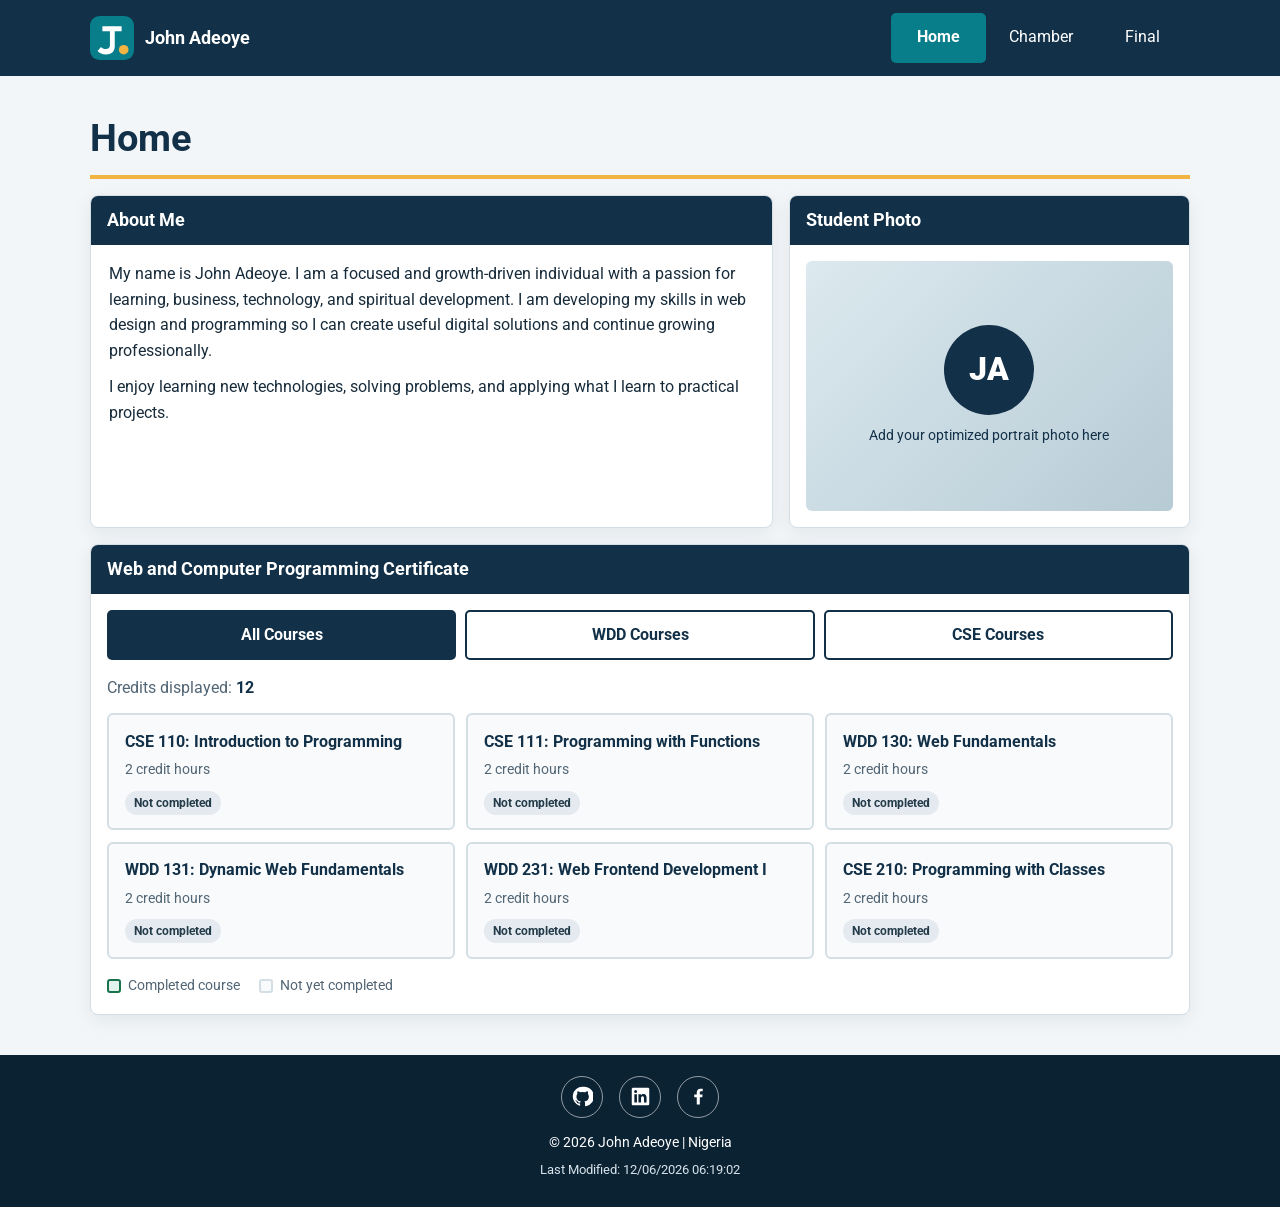
==== index.html @ 7f662a0d "index.html" ====
<!DOCTYPE html>
<html lang="en">
<head>
  <meta charset="UTF-8">
  <meta name="viewport" content="width=device-width, initial-scale=1.0">
  <meta name="description" content="John Adeoye's WDD 231 course home page, showcasing web development learning, projects, and certificate courses.">
  <meta name="author" content="John Adeoye">
  <meta name="theme-color" content="#123047">
  <title>WDD 231 | Course Home | John Adeoye</title>
  <link rel="icon" href="images/logo.svg" type="image/svg+xml">
  <link rel="preconnect" href="https://fonts.googleapis.com">
  <link rel="preconnect" href="https://fonts.gstatic.com" crossorigin>
  <link href="https://fonts.googleapis.com/css2?family=Roboto:wght@400;500;700;900&display=swap" rel="stylesheet">
  <link rel="stylesheet" href="styles/small.css">
  <link rel="stylesheet" href="styles/larger.css">
  <script src="scripts/navigation.js" defer></script>
  <script src="scripts/date.js" defer></script>
  <script src="scripts/courses.js" defer></script>
</head>
<body>
  <header class="site-header">
    <a class="brand" href="index.html" aria-label="John Adeoye home">
      <img src="images/logo.svg" alt="" width="48" height="48">
      <span>John Adeoye</span>
    </a>
    <button class="menu-toggle" id="menu-toggle" type="button" aria-label="Open navigation menu" aria-expanded="false" aria-controls="primary-nav">
      <span class="menu-icon" aria-hidden="true"></span>
    </button>
    <nav id="primary-nav" class="primary-nav" aria-label="Main navigation">
      <a href="index.html" class="active" aria-current="page">Home</a>
      <a href="chamber/index.html">Chamber</a>
      <a href="project/index.html">Final</a>
    </nav>
  </header>

  <main class="page-main">
    <h1>Home</h1>
    <div class="intro-grid">
      <section class="panel about-panel">
        <h2>About Me</h2>
        <div class="about-content">
          <p>My name is John Adeoye. I am a focused and growth-driven individual with a passion for learning, business, technology, and spiritual development. I am developing my skills in web design and programming so I can create useful digital solutions and continue growing professionally.</p>
          <p>I enjoy learning new technologies, solving problems, and applying what I learn to practical projects.</p>
        </div>
      </section>

      <section class="panel photo-panel">
        <h2>Student Photo</h2>
        <div class="photo-placeholder" role="img" aria-label="Student photo placeholder">
          <span>JA</span>
          <p>Add your optimized portrait photo here</p>
        </div>
      </section>
    </div>

    <section class="panel certificate-panel">
      <h2>Web and Computer Programming Certificate</h2>
      <div class="course-filters" role="group" aria-label="Filter courses">
        <button class="filter-button selected" type="button" data-filter="all" aria-pressed="true">All Courses</button>
        <button class="filter-button" type="button" data-filter="WDD" aria-pressed="false">WDD Courses</button>
        <button class="filter-button" type="button" data-filter="CSE" aria-pressed="false">CSE Courses</button>
      </div>
      <p class="credit-summary" aria-live="polite">Credits displayed: <strong id="credit-total">0</strong></p>
      <div id="course-list" class="course-grid" aria-live="polite">
        <p>Loading courses…</p>
      </div>
      <p class="completion-note"><span class="completion-key" aria-hidden="true"></span> Completed course <span class="pending-key" aria-hidden="true"></span> Not yet completed</p>
    </section>
  </main>

  <footer class="site-footer">
    <div class="social-links" aria-label="Social media links">
      <a href="https://github.com/adeoyej1" target="_blank" rel="noopener noreferrer" aria-label="GitHub profile">
        <svg viewBox="0 0 24 24" aria-hidden="true"><path d="M12 .9a11.1 11.1 0 0 0-3.51 21.63c.56.1.76-.24.76-.54v-2.1c-3.1.67-3.76-1.32-3.76-1.32-.5-1.28-1.24-1.62-1.24-1.62-1.01-.69.08-.68.08-.68 1.12.08 1.71 1.15 1.71 1.15 1 .1.75 2.02 3.4 1.52.1-.72.4-1.2.72-1.48-2.47-.28-5.07-1.24-5.07-5.5 0-1.22.44-2.21 1.15-2.99-.12-.28-.5-1.42.11-2.95 0 0 .94-.3 3.05 1.14a10.6 10.6 0 0 1 5.55 0c2.12-1.44 3.05-1.14 3.05-1.14.61 1.53.23 2.67.12 2.95.71.78 1.14 1.77 1.14 2.99 0 4.27-2.6 5.22-5.08 5.5.4.35.76 1.02.76 2.06v3.07c0 .3.2.65.77.54A11.1 11.1 0 0 0 12 .9Z"/></svg>
      </a>
      <a href="https://www.linkedin.com/in/your-linkedin-profile/" target="_blank" rel="noopener noreferrer" aria-label="LinkedIn profile">
        <svg viewBox="0 0 24 24" aria-hidden="true"><path d="M20.45 2H3.55C2.69 2 2 2.68 2 3.52v16.96c0 .84.69 1.52 1.55 1.52h16.9c.86 0 1.55-.68 1.55-1.52V3.52c0-.84-.69-1.52-1.55-1.52ZM7.93 18.9H4.96V9.34h2.97v9.56ZM6.44 8.03a1.72 1.72 0 1 1 0-3.44 1.72 1.72 0 0 1 0 3.44Zm12.5 10.87h-2.97v-4.65c0-1.11-.02-2.54-1.55-2.54-1.55 0-1.79 1.21-1.79 2.46v4.73H9.66V9.34h2.85v1.31h.04c.4-.75 1.37-1.55 2.82-1.55 3.01 0 3.57 1.98 3.57 4.55v5.25Z"/></svg>
      </a>
      <a href="https://www.facebook.com/" target="_blank" rel="noopener noreferrer" aria-label="Facebook">
        <svg viewBox="0 0 24 24" aria-hidden="true"><path d="M13.5 21v-8.2h2.76l.41-3.2H13.5V7.56c0-.93.26-1.56 1.6-1.56h1.7V3.14c-.3-.04-1.34-.14-2.55-.14-2.52 0-4.25 1.54-4.25 4.37V9.6H7.15v3.2H10V21h3.5Z"/></svg>
      </a>
    </div>
    <p class="copyright">© <span id="currentyear"></span> John Adeoye | Nigeria</p>
    <p class="modified">Last Modified: <span id="lastModified"></span></p>
  </footer>
</body>
</html>
---- styles/small.css ----
/* Mobile-first styles */
:root {
  --navy: #123047;
  --navy-dark: #0b2233;
  --teal: #087e8b;
  --gold: #f2b544;
  --ink: #172b3a;
  --muted: #526574;
  --paper: #f3f6f8;
  --white: #ffffff;
  --border: #d4dee5;
  --success-bg: #e3f3ed;
  --success-border: #16734b;
  --shadow: 0 5px 18px rgba(18, 48, 71, .08);
}
* { box-sizing: border-box; }
html { scroll-behavior: smooth; }
body {
  margin: 0;
  min-width: 320px;
  background: var(--paper);
  color: var(--ink);
  font-family: "Roboto", Arial, sans-serif;
  line-height: 1.6;
}
a { color: inherit; }
.site-header {
  background: var(--navy);
  color: var(--white);
  display: flex;
  align-items: center;
  justify-content: space-between;
  gap: 1rem;
  padding: .7rem max(1rem, calc((100% - 1100px) / 2));
  min-height: 76px;
}
.brand {
  display: inline-flex;
  align-items: center;
  gap: .7rem;
  color: var(--white);
  text-decoration: none;
  font-size: 1.15rem;
  font-weight: 700;
}
.brand img { display: block; width: 44px; height: 44px; }
.menu-toggle {
  width: 46px;
  height: 42px;
  border: 1px solid rgba(255,255,255,.5);
  border-radius: 6px;
  background: transparent;
  color: var(--white);
  cursor: pointer;
  display: grid;
  place-items: center;
}
.menu-icon, .menu-icon::before, .menu-icon::after {
  display: block;
  width: 22px;
  height: 2px;
  background: currentColor;
  position: relative;
  transition: transform .18s ease;
}
.menu-icon::before, .menu-icon::after { content: ""; position: absolute; left: 0; }
.menu-icon::before { top: -7px; }
.menu-icon::after { top: 7px; }
.menu-toggle[aria-expanded="true"] .menu-icon { background: transparent; }
.menu-toggle[aria-expanded="true"] .menu-icon::before { transform: translateY(7px) rotate(45deg); }
.menu-toggle[aria-expanded="true"] .menu-icon::after { transform: translateY(-7px) rotate(-45deg); }
.primary-nav {
  display: none;
  position: absolute;
  z-index: 5;
  top: 76px;
  left: 0;
  right: 0;
  background: var(--navy-dark);
  padding: .5rem 1rem 1rem;
}
.primary-nav.open { display: grid; }
.primary-nav a {
  display: block;
  text-align: center;
  padding: .75rem 1rem;
  text-decoration: none;
  color: var(--white);
  border-radius: 5px;
  border-bottom: 2px solid transparent;
}
.primary-nav a:hover, .primary-nav a:focus-visible {
  background: rgba(255,255,255,.12);
  border-bottom-color: var(--gold);
  outline: none;
}
.primary-nav a.active { background: var(--teal); font-weight: 700; }
.page-main {
  width: min(1100px, 100% - 2rem);
  margin: 1.5rem auto 2.5rem;
}
h1 {
  color: var(--navy);
  font-size: clamp(1.8rem, 5vw, 2.35rem);
  margin: 0 0 1rem;
  padding-bottom: .45rem;
  border-bottom: 4px solid var(--gold);
}
h2 {
  margin: 0;
  padding: .75rem 1rem;
  background: var(--navy);
  color: var(--white);
  font-size: 1.15rem;
  line-height: 1.35;
}
.panel {
  background: var(--white);
  border: 1px solid var(--border);
  border-radius: 8px;
  overflow: hidden;
  box-shadow: var(--shadow);
}
.intro-grid { display: grid; gap: 1rem; margin-bottom: 1rem; }
.about-content { padding: .35rem 1.1rem 1rem; }
.about-content p { margin: .65rem 0; }
.photo-placeholder {
  min-height: 215px;
  margin: 1rem;
  border-radius: 6px;
  background: linear-gradient(135deg, #dce9ef, #b7cbd5);
  color: var(--navy);
  display: flex;
  flex-direction: column;
  justify-content: center;
  align-items: center;
  text-align: center;
  padding: 1rem;
}
.photo-placeholder span {
  display: grid;
  place-items: center;
  width: 90px;
  height: 90px;
  border-radius: 50%;
  background: var(--navy);
  color: var(--white);
  font-size: 2rem;
  font-weight: 900;
}
.photo-placeholder p { margin: .6rem 0 0; font-size: .9rem; }
.certificate-panel { padding-bottom: 1.1rem; }
.course-filters {
  display: grid;
  grid-template-columns: 1fr;
  gap: .55rem;
  padding: 1rem 1rem .5rem;
}
.filter-button {
  min-height: 44px;
  padding: .65rem .9rem;
  border: 2px solid var(--navy);
  border-radius: 5px;
  background: var(--white);
  color: var(--navy);
  font: inherit;
  font-weight: 700;
  cursor: pointer;
}
.filter-button:hover, .filter-button:focus-visible {
  background: #e8f1f5;
  outline: 3px solid #9bcbd0;
  outline-offset: 2px;
}
.filter-button.selected { background: var(--navy); color: var(--white); }
.credit-summary { margin: .4rem 1rem .8rem; color: var(--muted); }
.credit-summary strong { color: var(--navy); }
.course-grid { display: grid; grid-template-columns: 1fr; gap: .7rem; padding: 0 1rem; }
.course-card {
  border: 2px solid var(--border);
  border-radius: 6px;
  background: #f8fafb;
  padding: .85rem 1rem;
  display: flex;
  flex-direction: column;
  gap: .25rem;
  min-width: 0;
}
.course-card.completed { background: var(--success-bg); border-color: var(--success-border); }
.course-card h3 { margin: 0; color: var(--navy); font-size: 1rem; }
.course-card p { margin: 0; color: var(--muted); font-size: .9rem; }
.course-status { align-self: flex-start; margin-top: .35rem; padding: .12rem .55rem; border-radius: 20px; background: #e4eaf0; color: #243b4a; font-size: .78rem; font-weight: 700; }
.completed .course-status { background: #c6e7d8; color: #104d34; }
.completion-note { display: flex; align-items: center; flex-wrap: wrap; gap: .45rem; margin: 1rem 1rem 0; font-size: .85rem; color: var(--muted); }
.completion-key, .pending-key { display: inline-block; width: 14px; height: 14px; border-radius: 3px; border: 2px solid var(--success-border); background: var(--success-bg); }
.pending-key { margin-left: .7rem; border-color: var(--border); background: #f8fafb; }
.site-footer {
  background: var(--navy-dark);
  color: var(--white);
  text-align: center;
  padding: 1.3rem 1rem;
  font-size: .9rem;
}
.site-footer p { margin: .35rem 0; overflow-wrap: anywhere; }
.social-links { display: flex; justify-content: center; gap: 1rem; margin-bottom: .8rem; }
.social-links a {
  display: grid;
  place-items: center;
  width: 42px;
  height: 42px;
  border: 1px solid rgba(255,255,255,.55);
  border-radius: 50%;
  color: var(--white);
}
.social-links a:hover, .social-links a:focus-visible { background: var(--teal); outline: 2px solid var(--gold); outline-offset: 2px; }
.social-links svg { width: 21px; height: 21px; fill: currentColor; }
.modified { color: #d7e3ea; font-size: .82rem; }
@media (prefers-reduced-motion: reduce) {
  html { scroll-behavior: auto; }
  *, *::before, *::after { transition-duration: .01ms !important; }
}
---- styles/larger.css ----
/* Larger-screen layout and navigation */
@media screen and (min-width: 700px) {
  .site-header { padding-left: max(1.5rem, calc((100% - 1100px) / 2)); padding-right: max(1.5rem, calc((100% - 1100px) / 2)); }
  .menu-toggle { display: none; }
  .primary-nav {
    display: flex;
    align-items: center;
    gap: .4rem;
    position: static;
    padding: 0;
    background: transparent;
  }
  .primary-nav a { min-width: 95px; padding: .7rem 1rem; }
  .intro-grid { grid-template-columns: minmax(0, 1.7fr) minmax(230px, 1fr); align-items: stretch; }
  .photo-placeholder { min-height: 250px; }
  .course-filters { grid-template-columns: repeat(3, minmax(0, 1fr)); }
  .course-grid { grid-template-columns: repeat(2, minmax(0, 1fr)); }
}
@media screen and (min-width: 1000px) {
  .course-grid { grid-template-columns: repeat(3, minmax(0, 1fr)); }
  .page-main { margin-top: 2rem; }
}
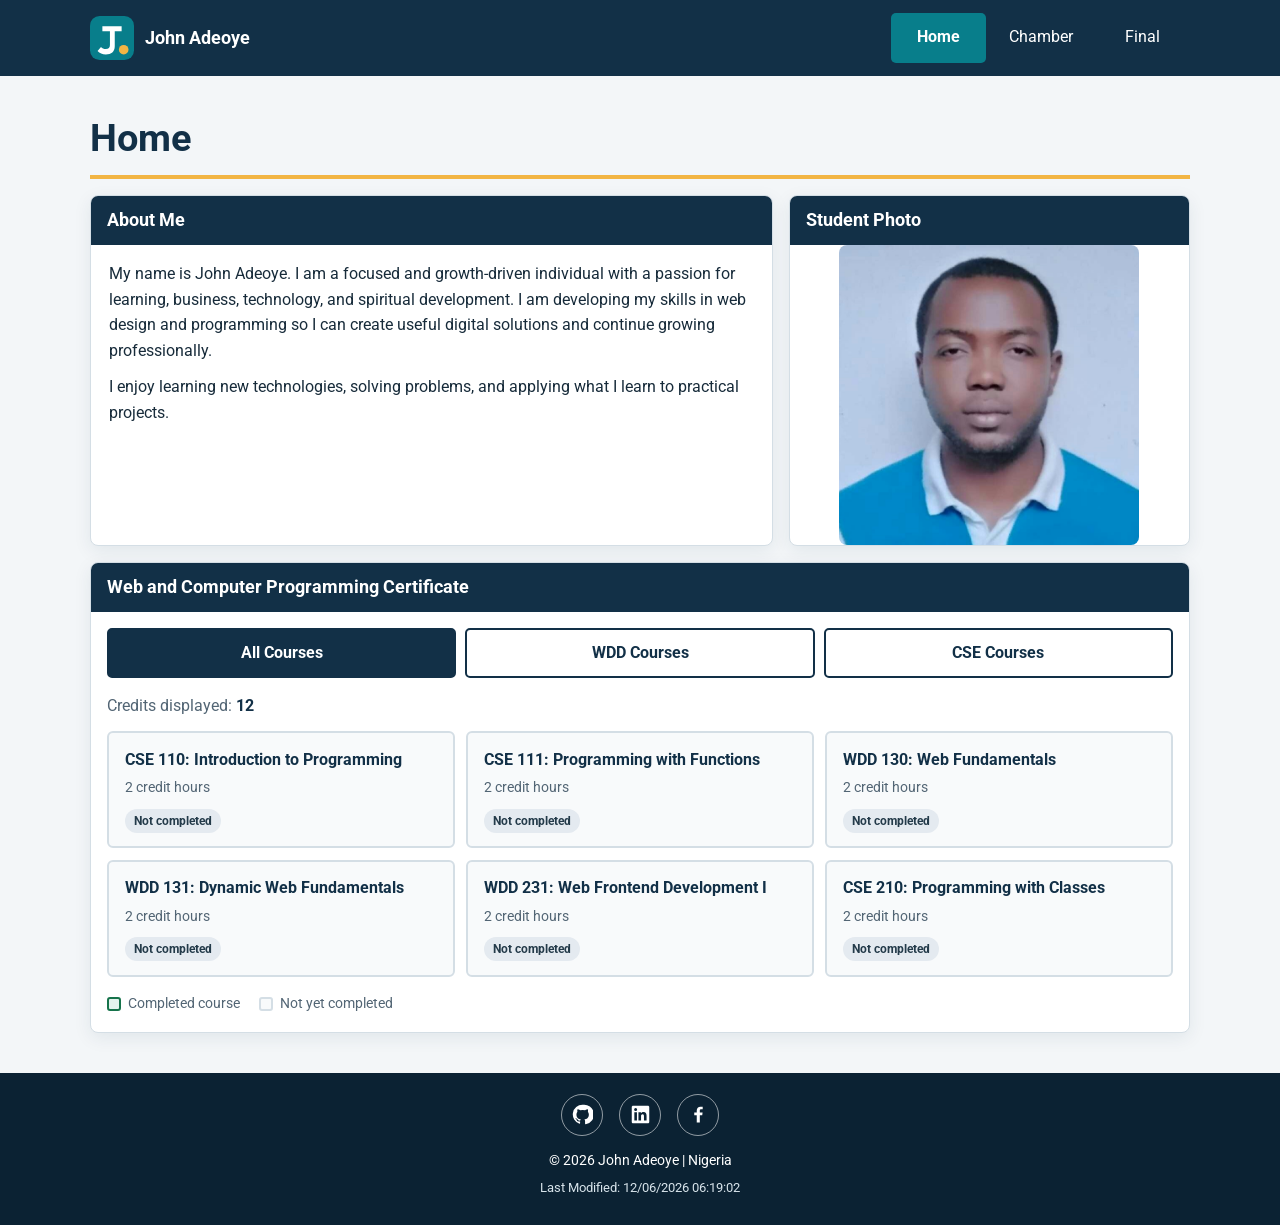
==== commit 5ef5aba2: "index.html" ====
--- a/index.html
+++ b/index.html
@@ -46,11 +46,14 @@
 
       <section class="panel photo-panel">
         <h2>Student Photo</h2>
-        <div class="photo-placeholder" role="img" aria-label="Student photo placeholder">
-          <span>JA</span>
-          <p>Add your optimized portrait photo here</p>
-        </div>
-      </section>
+        <img
+        src="images/profile.webp"
+        alt="Portrait of John Adeoye"
+        class="student-photo"
+        width="300"
+        height="300"
+      >
+    </section>
     </div>
 
     <section class="panel certificate-panel">
@@ -73,7 +76,7 @@
       <a href="https://github.com/adeoyej1" target="_blank" rel="noopener noreferrer" aria-label="GitHub profile">
         <svg viewBox="0 0 24 24" aria-hidden="true"><path d="M12 .9a11.1 11.1 0 0 0-3.51 21.63c.56.1.76-.24.76-.54v-2.1c-3.1.67-3.76-1.32-3.76-1.32-.5-1.28-1.24-1.62-1.24-1.62-1.01-.69.08-.68.08-.68 1.12.08 1.71 1.15 1.71 1.15 1 .1.75 2.02 3.4 1.52.1-.72.4-1.2.72-1.48-2.47-.28-5.07-1.24-5.07-5.5 0-1.22.44-2.21 1.15-2.99-.12-.28-.5-1.42.11-2.95 0 0 .94-.3 3.05 1.14a10.6 10.6 0 0 1 5.55 0c2.12-1.44 3.05-1.14 3.05-1.14.61 1.53.23 2.67.12 2.95.71.78 1.14 1.77 1.14 2.99 0 4.27-2.6 5.22-5.08 5.5.4.35.76 1.02.76 2.06v3.07c0 .3.2.65.77.54A11.1 11.1 0 0 0 12 .9Z"/></svg>
       </a>
-      <a href="https://www.linkedin.com/in/your-linkedin-profile/" target="_blank" rel="noopener noreferrer" aria-label="LinkedIn profile">
+      <a href="https://www.linkedin.com/in/https://www.linkedin.com/in/johnadeoye55/" target="_blank" rel="noopener noreferrer" aria-label="LinkedIn profile">
         <svg viewBox="0 0 24 24" aria-hidden="true"><path d="M20.45 2H3.55C2.69 2 2 2.68 2 3.52v16.96c0 .84.69 1.52 1.55 1.52h16.9c.86 0 1.55-.68 1.55-1.52V3.52c0-.84-.69-1.52-1.55-1.52ZM7.93 18.9H4.96V9.34h2.97v9.56ZM6.44 8.03a1.72 1.72 0 1 1 0-3.44 1.72 1.72 0 0 1 0 3.44Zm12.5 10.87h-2.97v-4.65c0-1.11-.02-2.54-1.55-2.54-1.55 0-1.79 1.21-1.79 2.46v4.73H9.66V9.34h2.85v1.31h.04c.4-.75 1.37-1.55 2.82-1.55 3.01 0 3.57 1.98 3.57 4.55v5.25Z"/></svg>
       </a>
       <a href="https://www.facebook.com/" target="_blank" rel="noopener noreferrer" aria-label="Facebook">
--- a/styles/small.css
+++ b/styles/small.css
@@ -114,6 +114,16 @@
   font-size: 1.15rem;
   line-height: 1.35;
 }
+
+.student-photo {
+  width: 100%;
+  max-width: 300px;
+  height: 300px;
+  object-fit: cover;
+  display: block;
+  margin: 0 auto;
+  border-radius: 8px;
+}
 .panel {
   background: var(--white);
   border: 1px solid var(--border);
